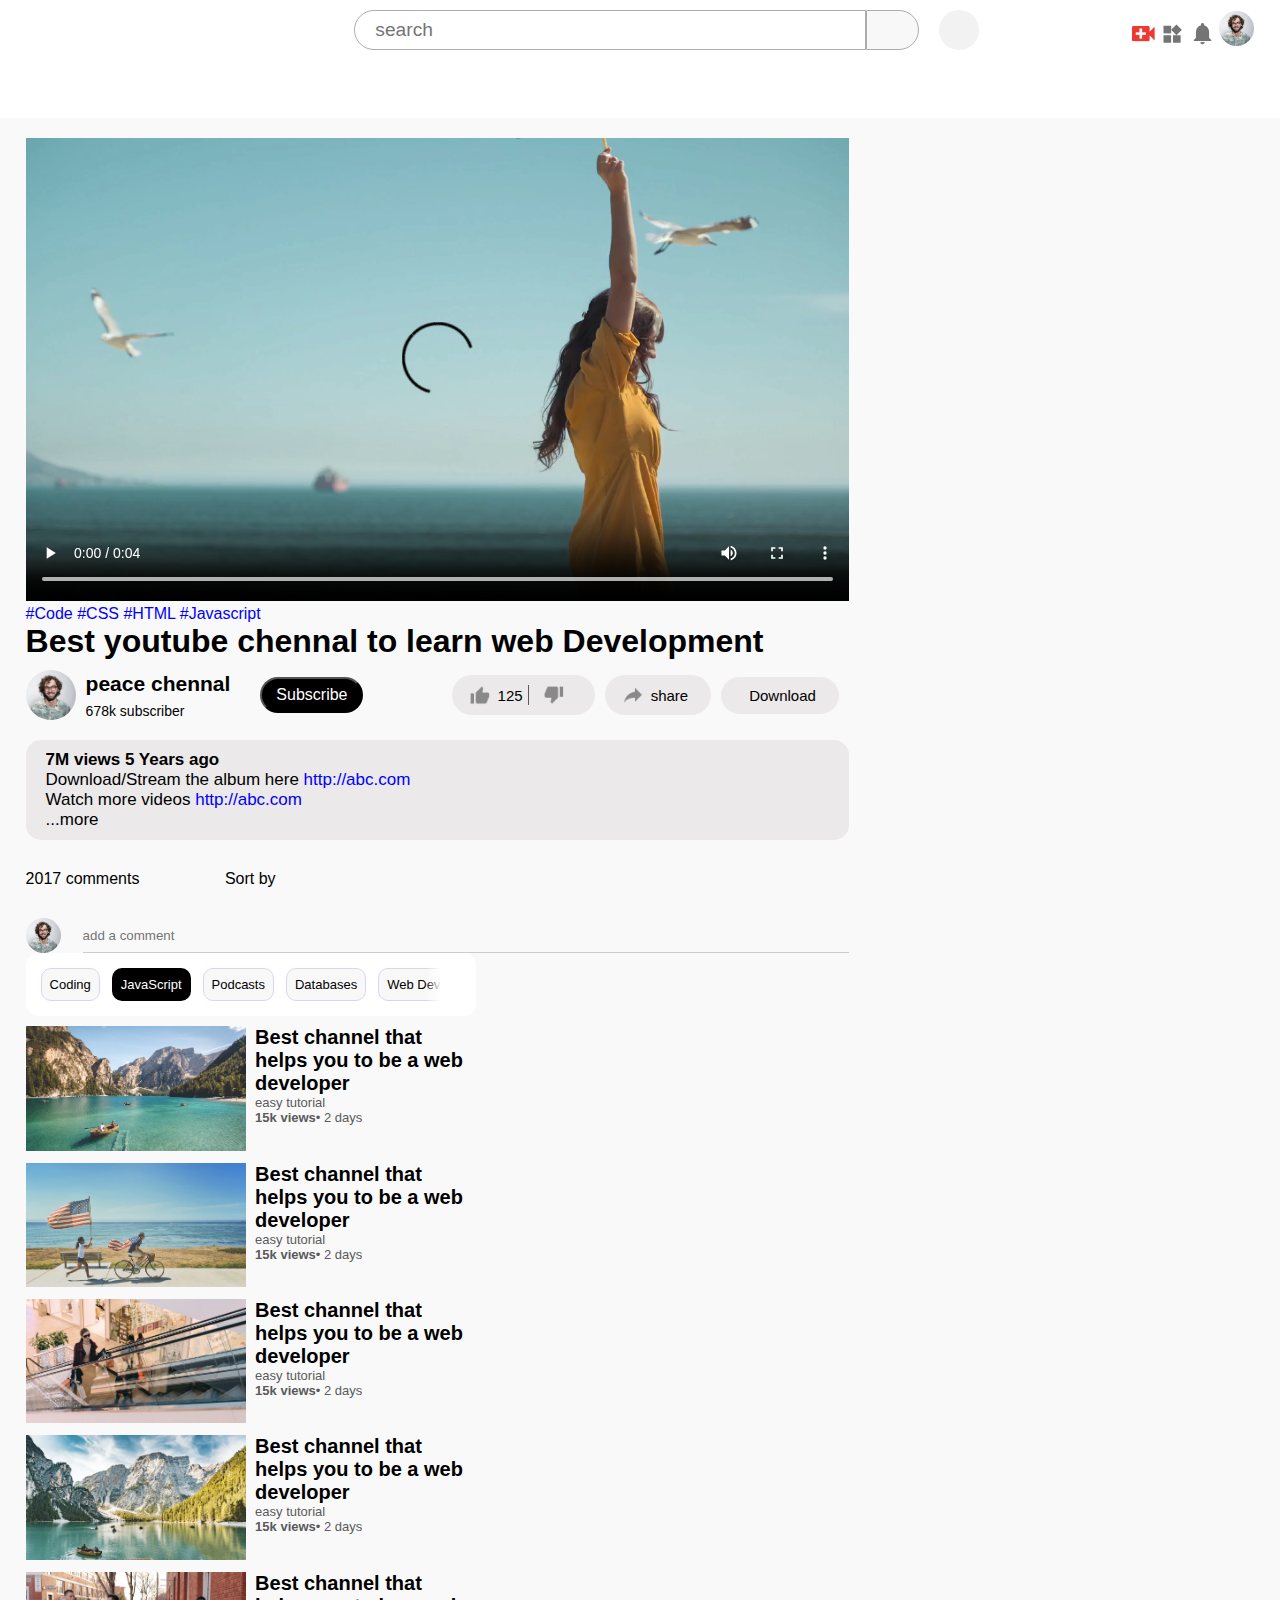
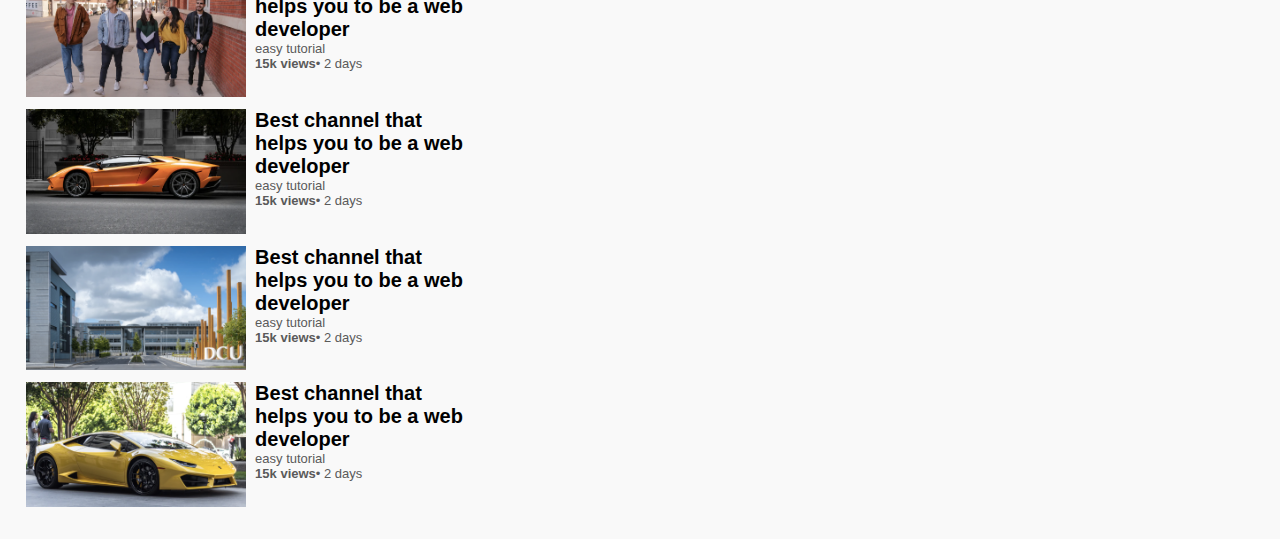
==== play-video.html @ 9453aeeb "Initial commit" ====
<!DOCTYPE html>
<html lang="en">
<!----------------------------------------------- css link ----------------------------------------------->
<link rel="stylesheet" href="./style.css" />
<!----------------------------------------------- css link ----------------------------------------------->
<link rel="stylesheet" href="https://cdnjs.cloudflare.com/ajax/libs/font-awesome/6.4.2/css/all.min.css" integrity="sha512-z3gLpd7yknf1YoNbCzqRKc4qyor8gaKU1qmn+CShxbuBusANI9QpRohGBreCFkKxLhei6S9CQXFEbbKuqLg0DA==" crossorigin="anonymous" referrerpolicy="no-referrer"
/>
<link href="/your_path_to_version_6_files/css/all.css" rel="stylesheet">


<head>
    <meta charset="UTF-8">
    <meta name="viewport" content="width=device-width, initial-scale=1.0">
    <title>play video</title>

</head>

<body>
    <!------------------------------------------------- navbar ------------------------------------------------->
    <header class="nav">
        <div class="nav-left">

            <i class="fa-solid fa-bars fa-lg menu"></i>

            <img src="https://vectorseek.com/wp-content/uploads/2021/01/YouTube-Logo-Vector.png" alt="" class="logo" />
        </div>
        <div class="nav-middle">
            <div class="search">
                <input type="text" placeholder="search" class="search-bar" />
            </div>
            <div class="mag-div">
                <i class="fa-solid fa-magnifying-glass magnifine"></i>
            </div>
            <div class="mic-div">
                <!-- <img src="./images/voice-search.png" alt="" class="mice"> -->
                <i class="fa-solid fa-microphone fa-lg mice"></i>
            </div>
        </div>
        <div class="nav-right">
            <img src="./images/upload.png" alt="video" />
            <img src="./images/more.png" alt="more" />
            <img src="./images/notification.png" alt="bell" />
            <img src="./images/Jack.png" alt="human" class="jack" />
        </div>
    </header>
    <!------------------------------------------------- navbar ------------------------------------------------->
    <!------------------------------------------------- video contaiber ------------------------------------------------->

    <div class="video-container playvideo-container">
        <div class="row">
            <!------------------------------------------------- left portion ------------------------------------------------->
            <div class="play-video">
                <video controls autoplay>
                    <source src="./images/video.mp4">
                </video>
                <div class="hashtag">
                    <a href="">#Code</a>
                    <a href="">#CSS</a>
                    <a href="">#HTML</a>
                    <a href="">#Javascript</a>
                </div>
                <h1>Best youtube chennal to learn web Development</h1>
                <div class="play-video-information">
                    <div class="play-video-information-left">
                        <img src="./images/Jack.png" alt="">
                        <div class="play-video-information-details">
                            <h2>peace chennal </h2>
                            <p>678k subscriber</p>

                        </div>
                        <div class="sub-button">
                            <button> Subscribe</button>
                        </div>

                    </div>
                    <div class="like-dislike">
                        <div>
                            <a href="" style="border-right:1px solid #5a5a5a;"><img src="./images/like.png" alt="">125</a>
                            <a href="" style="margin-left: 15px;"><img src="./images/dislike.png" alt=""></a>
                        </div>
                        <div>
                            <a href=""><img src="./images/share.png" alt="">share</a>
                        </div>

                        <div>
                            <a href=""><i class="fa-solid fa-down-long" style="margin-right: 10px;"></i>Download</a>
                        </div>
                    </div>
                </div>
                <div class="discription-box">
                    <div><a href="" style="font-weight: 600;">7M views 5 Years ago</a></div>
                    <a href="">Download/Stream the album here <span> http://abc.com</span> </a>
                    <br>
                    <a href="">Watch more videos <span> http://abc.com</span> </a>
                    <p>...more</p>

                </div>

                <div class="comments">
                    <p>2017 comments</p>
                    <div><a href=""><i class="fa-solid fa-bars"></i>Sort by</a>
                        <div>


                        </div>
                    </div>
                </div>
                <div class="add-comments-div">
                    <img src="./images/Jack.png" alt="">

                    <input type="text" name="" id="" placeholder="add a comment" class="add-comment">

                </div>
            </div>
            <!------------------------------------------------- left portion ------------------------------------------------->
            <!------------------------------------------------- right portion ------------------------------------------------->

            <div class="right-sidebar">

                <!------------------------------------------------- main menu ------------------------------------------------->

                <div class="main-container">
                    <div class="wrapper right-sidebar-wrapper">
                        <div class="icon"><i id="left" class="fa-solid fa-angle-left"></i></div>
                        <ul class="tabs-box">
                            <li class="tab">Coding</li>
                            <li class="tab active">JavaScript</li>
                            <li class="tab">Podcasts</li>
                            <li class="tab">Databases</li>
                            <li class="tab">Web Development</li>
                            <li class="tab">Unboxing</li>
                            <li class="tab">History</li>
                            <li class="tab">Programming</li>
                            <li class="tab">Gadgets</li>
                            <li class="tab">Algorithms</li>
                            <li class="tab">Comedy</li>
                            <li class="tab">Gaming</li>
                            <li class="tab">Share Market</li>
                            <li class="tab">Smartphones</li>
                            <li class="tab">Data Structure</li>
                            <li class="tab">Coding</li>
                            <li class="tab active">JavaScript</li>
                            <li class="tab">Podcasts</li>
                            <li class="tab">Databases</li>
                            <li class="tab">Web Development</li>
                            <li class="tab">Unboxing</li>
                            <li class="tab">History</li>
                            <li class="tab">Algorithms</li>
                            <li class="tab">Comedy</li>
                            <li class="tab">Gaming</li>
                            <li class="tab">Share Market</li>
                            <li class="tab">Smartphones</li>
                            <li class="tab">Data Structure</li>
                            <li class="tab">Coding</li>
                            <li class="tab active">JavaScript</li>
                            <li class="tab">Podcasts</li>
                        </ul>
                        <div class="icon"><i id="right" class="fa-solid fa-angle-right"></i></div>
                    </div>
                </div>





                <!------------------------------------------------- main menu ------------------------------------------------->

                <div class="video2-list">
                    <a href="" class="small-thnmbnail"><img src="./images/thumbnail1.png" alt=""></a>
                    <div class="video-info">
                        <a href="play-video.html">Best channel that helps you to be a web developer</a>
                        <p>easy tutorial</p>
                        <p><b>15k views</b>&bull; 2 days</p>

                    </div>
                </div>
                <div class="video2-list">
                    <a href="" class="small-thnmbnail"><img src="./images/thumbnail2.png" alt=""></a>
                    <div class="video-info">
                        <a href="play-video.html">Best channel that helps you to be a web developer</a>
                        <p>easy tutorial</p>
                        <p><b>15k views</b>&bull; 2 days</p>

                    </div>
                </div>
                <div class="video2-list">
                    <a href="" class="small-thnmbnail"><img src="./images/thumbnail3.png" alt=""></a>
                    <div class="video-info">
                        <a href="play-video.html">Best channel that helps you to be a web developer</a>
                        <p>easy tutorial</p>
                        <p><b>15k views</b>&bull; 2 days</p>

                    </div>
                </div>
                <div class="video2-list">
                    <a href="" class="small-thnmbnail"><img src="./images/thumbnail4.png" alt=""></a>
                    <div class="video-info">
                        <a href="play-video.html">Best channel that helps you to be a web developer</a>
                        <p>easy tutorial</p>
                        <p><b>15k views</b>&bull; 2 days</p>

                    </div>
                </div>
                <div class="video2-list">
                    <a href="" class="small-thnmbnail"><img src="./images/thumbnail5.png" alt=""></a>
                    <div class="video-info">
                        <a href="play-video.html">Best channel that helps you to be a web developer</a>
                        <p>easy tutorial</p>
                        <p><b>15k views</b>&bull; 2 days</p>

                    </div>
                </div>
                <div class="video2-list">
                    <a href="" class="small-thnmbnail"><img src="./images/thumbnail6.png" alt=""></a>
                    <div class="video-info">
                        <a href="play-video.html">Best channel that helps you to be a web developer</a>
                        <p>easy tutorial</p>
                        <p><b>15k views</b>&bull; 2 days</p>

                    </div>
                </div>
                <div class="video2-list">
                    <a href="" class="small-thnmbnail"><img src="./images/thumbnail7.png" alt=""></a>
                    <div class="video-info">
                        <a href="play-video.html">Best channel that helps you to be a web developer</a>
                        <p>easy tutorial</p>
                        <p><b>15k views</b>&bull; 2 days</p>

                    </div>
                </div>
                <div class="video2-list">
                    <a href="" class="small-thnmbnail"><img src="./images/thumbnail8.png" alt=""></a>
                    <div class="video-info">
                        <a href="play-video.html">Best channel that helps you to be a web developer</a>
                        <p>easy tutorial</p>
                        <p><b>15k views</b>&bull; 2 days</p>

                    </div>
                </div>

            </div>

        </div>

    </div>
    <!------------------------------------------------- right portion-------------------------------------------->

    <!------------------------------------------------- video contaiber ------------------------------------------------->



















    <!----------------------------------------------- js link ----------------------------------------------->
    <script src="./app.js"></script>
    <!----------------------------------------------- js link ----------------------------------------------->

</body>

</html>
---- style.css ----
* {
    padding: 0px;
    margin: 0px;
    box-sizing: border-box;
    font-family: 'Roboto', sans-serif;
}

a {
    text-decoration: none;
    color: #5a5a5a;
}

img {
    cursor: pointer;
}

.nav {
    padding: 10px 2%;
    justify-content: space-between;
    background-color: #fff;
    position: sticky;
    top: 0;
    z-index: 100;
    display: flex;
    align-items: center
}

.nav-left {
    display: flex;
    align-items: center;
}

.menu {
    width: 22px;
    margin-right: 25px;
    display: inline-block;
}

.logo {
    width: 130px;
}

.nav-middle {
    display: flex;
    align-items: center;
}

.search {
    border-radius: 20px;
    border-top-right-radius: 0px;
    border-bottom-right-radius: 0px;
    border: 1px solid rgb(173, 171, 171);
    width: 512px;
    height: 40px;
    display: flex;
    align-items: cen t er;
    padding-left: 20px;
}

.search .search-bar {
    font-size: larger;
    border: none;
}

.mag-div {
    height: 40px;
    border: 1px solid rgb(173, 171, 171);
    width: 53px;
    background-color: #f8f8f8;
    display: flex;
    align-items: center;
    justify-content: center;
    border-top-right-radius: 20px;
    border-bottom-right-radius: 20px;
    padding: 19px;
}

.magnifine {
    color: black;
}

.mic-div {
    margin-left: 20px;
    height: 40px;
    width: 40px;
    padding: 18px;
    background-color: #f3f2f2;
    border-radius: 50%;
    display: flex;
    align-items: center;
    justify-content: center;
}

.magnifine {
    width: 16px;
    height: 16px;
}

.mice {
    width: 16px;
}

.nav-right img {
    width: 25px;
    /* margin-right: 15px; */
}

.nav-right .jack {
    width: 35px;
    border-radius: 50%;
}


/* <!------------------------------------------------- side menu -------------------------------------------------> */

.side-menu {
    background-color: #fff;
    width: 15%;
    height: 100vh;
    position: fixed;
    top: 0;
    padding-left: 2%;
    padding-top: 80px;
}

.links a img {
    width: 20px;
    margin-right: 20px;
}

.links a {
    display: flex;
    align-items: center;
    margin-bottom: 20px;
    width: fit-content;
    flex-wrap: wrap;
}

.links a:first-child {
    color: #ed3833;
}

.side-menu .links hr {
    border: 0;
    height: 1px;
    width: 85%;
    background: #ccc;
}

.subsriction-list h3 {
    font-size: 13px;
    margin: 20px 0px;
    color: #5a5a5a;
}

.subsriction-list a {
    display: flex;
    align-items: center;
    margin-bottom: 20px;
    width: fit-content;
    flex-wrap: wrap;
}

.subsriction-list a img {
    width: 25px;
    border-radius: 50px;
    margin-right: 20px;
}

.small-sidemenu {
    width: 5%;
}

.small-sidemenu a p {
    display: none;
}

.small-sidemenu h3 {
    display: none;
}

.small-sidemenu hr {
    width: 50%;
    margin-bottom: 25px;
}


/* <!------------------------------------------------- side menu -------------------------------------------------> */


/* <!------------------------------------------------- main menu -------------------------------------------------> */


/* Import Google font - Poppins */

@import url('https://fonts.googleapis.com/css2?family=Poppins:wght@400;500;600&display=swap');
.wrapper {
    padding: 15px;
    left: 168px;
    overflow-x: hidden;
    overflow-y: hidden;
    max-width: 1340px;
    background: #fff;
    border-radius: 13px;
    position: fixed;
}

.play-video-wrapper {
    /* padding: 15px; */
    left: 1050px;
    overflow-x: hidden;
    overflow-y: hidden;
    max-width: 500px;
    background: #fff;
    border-radius: 13px;
    /* position: fixed; */
}

.wrapper .icon {
    position: absolute;
    top: 0;
    height: 100%;
    width: 50px;
    display: flex;
    align-items: center;
}

.icon:first-child {
    left: 0;
    display: none;
    background: linear-gradient(90deg, #fff 70%, transparent);
}

.icon:last-child {
    right: 0;
    justify-content: flex-end;
    background: linear-gradient(-90deg, #fff 70%, transparent);
}

.icon i {
    cursor: pointer;
    font-size: 1.2rem;
    text-align: center;
    border-radius: 20%;
}

.icon i:hover {
    background: #efedfb;
}

.icon:first-child i {
    margin-left: 15px;
}

.icon:last-child i {
    margin-right: 15px;
}

.wrapper .tabs-box {
    display: flex;
    gap: 12px;
    list-style: none;
    overflow-x: hidden;
    scroll-behavior: smooth;
}

.tabs-box.dragging {
    scroll-behavior: auto;
    cursor: grab;
}

.tabs-box .tab {
    cursor: pointer;
    font-size: 13px;
    white-space: nowrap;
    background-color: #f8f8f8;
    padding: 8px 8px;
    border-radius: 10px;
    border: 1px solid #d8d5f2;
}

.tabs-box .tab:hover {
    background: #efedfb;
}

.tabs-box.dragging .tab {
    user-select: none;
    pointer-events: none;
}

.tabs-box .tab.active {
    color: #fff;
    background: black;
    border-color: transparent;
}


/* <!------------------------------------------------- mainmenu -------------------------------------------------> */

.video-container {
    background: #f9f9f9;
    padding-left: 17%;
    padding-right: 2%;
    padding-top: 20px;
    padding-bottom: 20px;
    margin-top: 58px;
}

.large-container {
    padding-left: 7%;
}

.banner {
    width: 100%;
}

.banner img {
    width: 100%;
    border-radius: 8px;
}

.videos {
    display: flex;
    align-items: flex-start;
    margin-top: 5px;
    /* margin-bottom: 20px; */
}

.list-container {
    display: grid;
    grid-template-columns: repeat(auto-fit, minmax(300px, 1fr));
    grid-column-gap: 15px;
    grid-row-gap: 30px;
    margin-top: 15px;
}

.video-list .thumbnail {
    width: 100%;
    border-radius: 5px;
}

.videos img {
    width: 35px;
    border-radius: 50%;
    margin-top: 10px;
    margin-right: 10px;
}

.video-info {
    color: #5a5a5a;
    font-size: 13px;
}

.video-info a {
    color: #000;
    font-weight: 600;
    margin-top: 5px;
    font-size: 20px;
}


/* <!------------------------------------------------- main menu -------------------------------------------------> */

@media (max-width: 900px) {
    .nav .nav-left .menu {
        display: none;
    }
    .side-menu {
        display: none;
    }
    .video-container,
    .large-container {
        padding-left: 5%;
        padding-right: 5%;
    }
    .nav-right img {
        display: none;
    }
    .nav-right .jack {
        display: inline-block;
        width: 30px;
    }
    .nav-middle .search {
        width: 120px;
    }
    .nav-middle .mice {
        display: none;
    }
    .nav-middle .mic-div {
        display: none;
    }
    .logo {
        width: 90px;
    }
    .wrapper {
        left: -11px;
    }
}


/* <!------------------------------------------------- video contaiber -------------------------------------------------> */

.row {
    display: flex;
    justify-content: space-between;
    flex-wrap: wrap;
    /* border: 2px solid black; */
}

.playvideo-container {
    padding-left: 2%;
    /* border: 2px solid black; */
}

.play-video {
    flex-basis: 67%;
    /* border: 2px solid black; */
}

.right-sidebar {
    flex-basis: 30%;
    /* border: 2px solid black; */
}

.right-sidebar-wrapper {
    padding: 15px;
    /* left: 168px; */
    overflow-x: hidden;
    overflow-y: hidden;
    max-width: 450px;
    /* background: #fff; */
    border-radius: 13px;
    position: sticky;
    margin-bottom: 10px;
}

.play-video video {
    width: 100%;
}

.video2-list {
    display: flex;
    justify-content: space-between;
    margin-bottom: 8px;
}

.video2-list img {
    width: 100%;
}

.video2-list .small-thnmbnail {
    flex-basis: 49%;
}

.video2-list .video-info {
    flex-basis: 49%;
}

.hashtag a {
    color: #0000ff;
}

.play-video-information {
    display: flex;
    justify-content: space-between;
    align-items: center;
    flex-wrap: wrap;
    margin-top: 10px;
    font-size: 14px;
    /* color: #5a5a5a; */
}

.play-video-information-left {
    display: flex;
    align-items: center;
}

.play-video-information-left img {
    border-radius: 50%;
    width: 50px;
    height: 50px;
    margin-right: 10px;
}

.play-video-information-left p {
    margin-top: 7px;
}

.like-dislike {
    display: flex;
    align-items: center;
    justify-content: space-between;
}

.like-dislike div {
    background-color: #ebe9e9;
    color: black;
    padding: 10px 18px;
    border-radius: 20px;
    display: inline-flex;
    align-items: center;
    margin-right: 10px;
    font-size: 15px;
}

.like-dislike a img {
    width: 20px;
    margin-right: 8px;
}

.like-dislike a {
    display: inline-flex;
    align-items: center;
    padding-right: 5px;
    color: black;
}

.sub-button button {
    background-color: black;
    color: white;
    padding: 7px 14px;
    border-radius: 21px;
    font-size: 16px;
}

.sub-button {
    margin-left: 30px;
}

.discription-box {
    background-color: #ebe9e9;
    border-radius: 15px;
    margin-top: 20px;
    padding: 10px 20px;
    font-size: 17px;
}

.discription-box a {
    color: #000;
    font-weight: 500;
}

.discription-box a span {
    color: #0000ff
}

.comments {
    display: flex;
    justify-content: space-between;
    width: 250px;
    margin-top: 30px;
}

.comments div i {
    color: black;
    margin-right: 10px;
}

.comments div a {
    color: black;
}

.add-comments-div {
    display: flex;
    margin-top: 30px;
    /* border-bottom: 1px solid black; */
}

.add-comments-div img {
    width: 35px;
    height: 35px;
    margin-right: 22px;
    border-radius: 50%;
}

.add-comment {
    border: none;
    border-bottom: 1px solid #ccc;
    outline: none;
    width: 100%;
    background-color: transparent;
}

@media (max-width:900px) {
    .play-video {
        flex-basis: 100%;
        /* border: 2px solid black; */
    }
    .play-video .videos {
        /* width: 100%; */
        /* border: 2px solid black; */
    }
    .right-sidebar {
        flex-basis: 100%;
    }
    .right-sidebar-wrapper {
        width: 100%;
        /* border: 2px solid black; */
    }
    .video-container,
    .playvideo-container {
        padding-left: 5%;
        /* border: 2px solid black; */
    }
    .play-video-information-left {
        margin-bottom: 10px;
    }
}


/* <!------------------------------------------------- video contaiber -------------------------------------------------> */
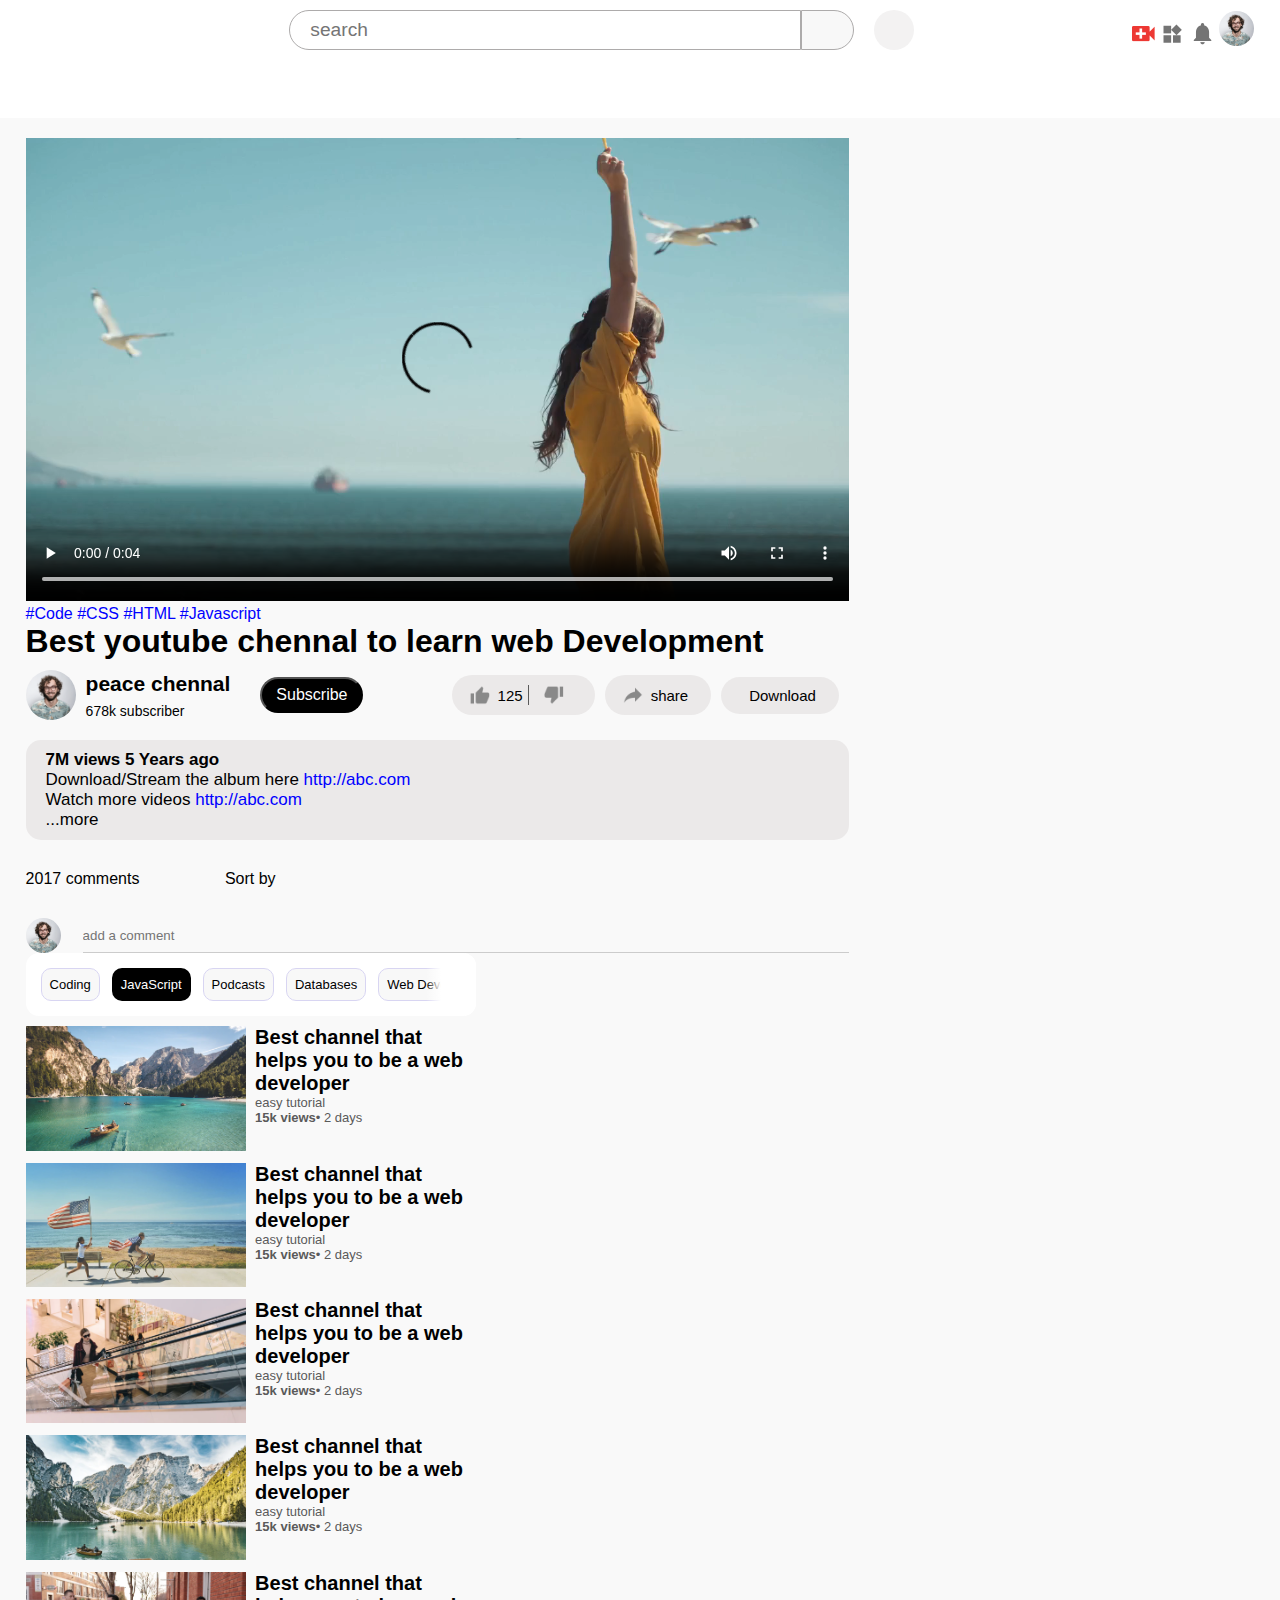
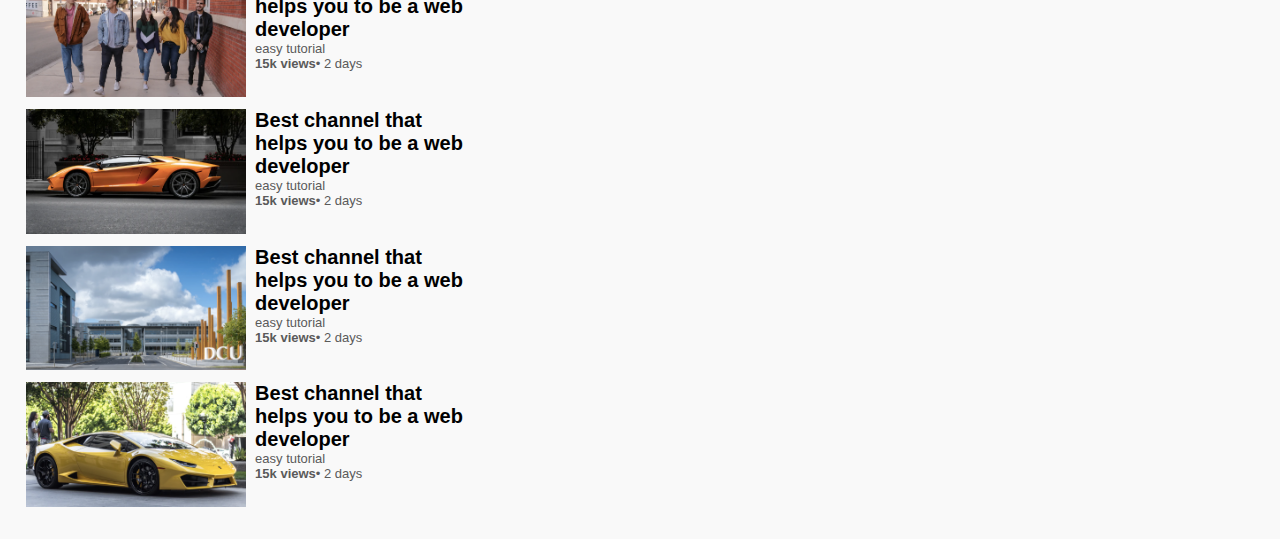
==== commit 8a302a30: "full responsive" ====
--- a/play-video.html
+++ b/play-video.html
@@ -22,7 +22,7 @@
 
             <i class="fa-solid fa-bars fa-lg menu"></i>
 
-            <img src="https://vectorseek.com/wp-content/uploads/2021/01/YouTube-Logo-Vector.png" alt="" class="logo" />
+            <a href="index.html"><img src="https://vectorseek.com/wp-content/uploads/2021/01/YouTube-Logo-Vector.png" alt="" class="logo" /></a>
         </div>
         <div class="nav-middle">
             <div class="search">
@@ -59,7 +59,7 @@
                     <a href="">#HTML</a>
                     <a href="">#Javascript</a>
                 </div>
-                <h1>Best youtube chennal to learn web Development</h1>
+                <h1 class="chennal-name">Best youtube chennal to learn web Development</h1>
                 <div class="play-video-information">
                     <div class="play-video-information-left">
                         <img src="./images/Jack.png" alt="">
--- a/style.css
+++ b/style.css
@@ -60,6 +60,7 @@
 .search .search-bar {
     font-size: larger;
     border: none;
+    width: 100px;
 }
 
 .mag-div {
@@ -583,28 +584,41 @@
 
 @media (max-width:900px) {
     .play-video {
-        flex-basis: 100%;
+        width: fit-content;
         /* border: 2px solid black; */
     }
-    .play-video .videos {
-        /* width: 100%; */
-        /* border: 2px solid black; */
-    }
     .right-sidebar {
-        flex-basis: 100%;
+        /* width: 390px; */
     }
     .right-sidebar-wrapper {
-        width: 100%;
-        /* border: 2px solid black; */
+        width: 300px;
     }
     .video-container,
     .playvideo-container {
         padding-left: 5%;
-        /* border: 2px solid black; */
     }
     .play-video-information-left {
         margin-bottom: 10px;
     }
+    .like-dislike div {
+        padding: 10px;
+        font-size: 11px;
+    }
+    .add-comments-div {
+        margin-bottom: 30px;
+    }
+    .chennal-name {
+        font-size: medium;
+        margin-top: 10px;
+    }
+    .play-video-information-details {
+        font-size: 10px;
+    }
+    .video-info a {
+        display: inline-block;
+        padding-bottom: 3px;
+        font-size: medium;
+    }
 }
 
 
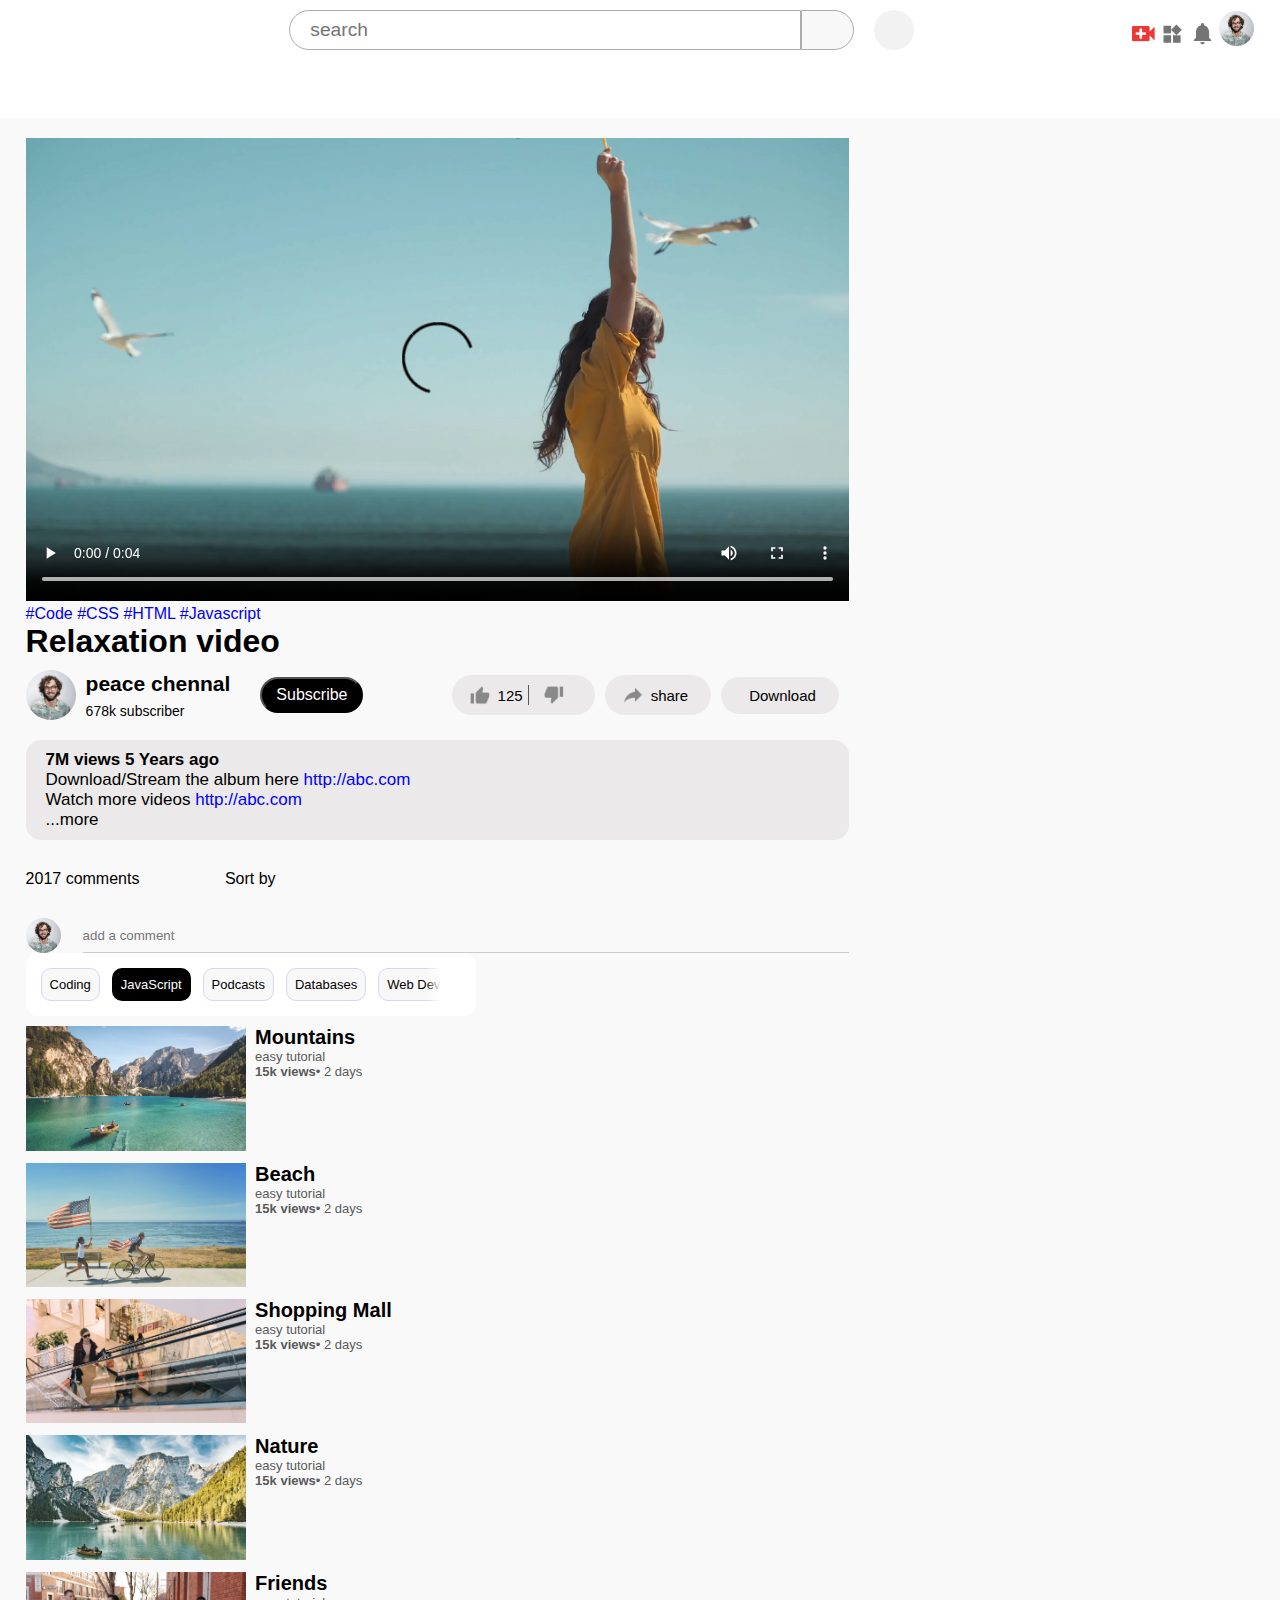
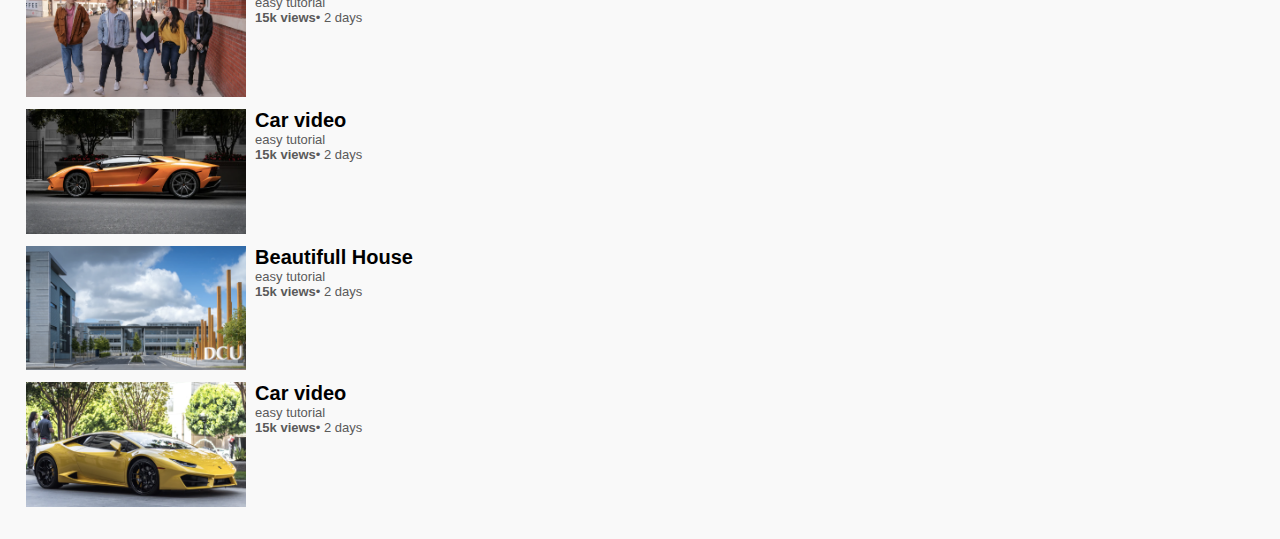
==== commit d3063bec: "changes" ====
--- a/play-video.html
+++ b/play-video.html
@@ -59,7 +59,7 @@
                     <a href="">#HTML</a>
                     <a href="">#Javascript</a>
                 </div>
-                <h1 class="chennal-name">Best youtube chennal to learn web Development</h1>
+                <h1 class="chennal-name">Relaxation video</h1>
                 <div class="play-video-information">
                     <div class="play-video-information-left">
                         <img src="./images/Jack.png" alt="">
@@ -168,7 +168,7 @@
                 <div class="video2-list">
                     <a href="" class="small-thnmbnail"><img src="./images/thumbnail1.png" alt=""></a>
                     <div class="video-info">
-                        <a href="play-video.html">Best channel that helps you to be a web developer</a>
+                        <a href="play-video.html">Mountains</a>
                         <p>easy tutorial</p>
                         <p><b>15k views</b>&bull; 2 days</p>
 
@@ -177,7 +177,7 @@
                 <div class="video2-list">
                     <a href="" class="small-thnmbnail"><img src="./images/thumbnail2.png" alt=""></a>
                     <div class="video-info">
-                        <a href="play-video.html">Best channel that helps you to be a web developer</a>
+                        <a href="play-video.html">Beach</a>
                         <p>easy tutorial</p>
                         <p><b>15k views</b>&bull; 2 days</p>
 
@@ -186,7 +186,7 @@
                 <div class="video2-list">
                     <a href="" class="small-thnmbnail"><img src="./images/thumbnail3.png" alt=""></a>
                     <div class="video-info">
-                        <a href="play-video.html">Best channel that helps you to be a web developer</a>
+                        <a href="play-video.html">Shopping Mall</a>
                         <p>easy tutorial</p>
                         <p><b>15k views</b>&bull; 2 days</p>
 
@@ -195,7 +195,7 @@
                 <div class="video2-list">
                     <a href="" class="small-thnmbnail"><img src="./images/thumbnail4.png" alt=""></a>
                     <div class="video-info">
-                        <a href="play-video.html">Best channel that helps you to be a web developer</a>
+                        <a href="play-video.html">Nature</a>
                         <p>easy tutorial</p>
                         <p><b>15k views</b>&bull; 2 days</p>
 
@@ -204,7 +204,7 @@
                 <div class="video2-list">
                     <a href="" class="small-thnmbnail"><img src="./images/thumbnail5.png" alt=""></a>
                     <div class="video-info">
-                        <a href="play-video.html">Best channel that helps you to be a web developer</a>
+                        <a href="play-video.html">Friends</a>
                         <p>easy tutorial</p>
                         <p><b>15k views</b>&bull; 2 days</p>
 
@@ -213,7 +213,7 @@
                 <div class="video2-list">
                     <a href="" class="small-thnmbnail"><img src="./images/thumbnail6.png" alt=""></a>
                     <div class="video-info">
-                        <a href="play-video.html">Best channel that helps you to be a web developer</a>
+                        <a href="play-video.html">Car video</a>
                         <p>easy tutorial</p>
                         <p><b>15k views</b>&bull; 2 days</p>
 
@@ -222,7 +222,7 @@
                 <div class="video2-list">
                     <a href="" class="small-thnmbnail"><img src="./images/thumbnail7.png" alt=""></a>
                     <div class="video-info">
-                        <a href="play-video.html">Best channel that helps you to be a web developer</a>
+                        <a href="play-video.html">Beautifull House</a>
                         <p>easy tutorial</p>
                         <p><b>15k views</b>&bull; 2 days</p>
 
@@ -231,7 +231,7 @@
                 <div class="video2-list">
                     <a href="" class="small-thnmbnail"><img src="./images/thumbnail8.png" alt=""></a>
                     <div class="video-info">
-                        <a href="play-video.html">Best channel that helps you to be a web developer</a>
+                        <a href="play-video.html">Car video</a>
                         <p>easy tutorial</p>
                         <p><b>15k views</b>&bull; 2 days</p>
 
